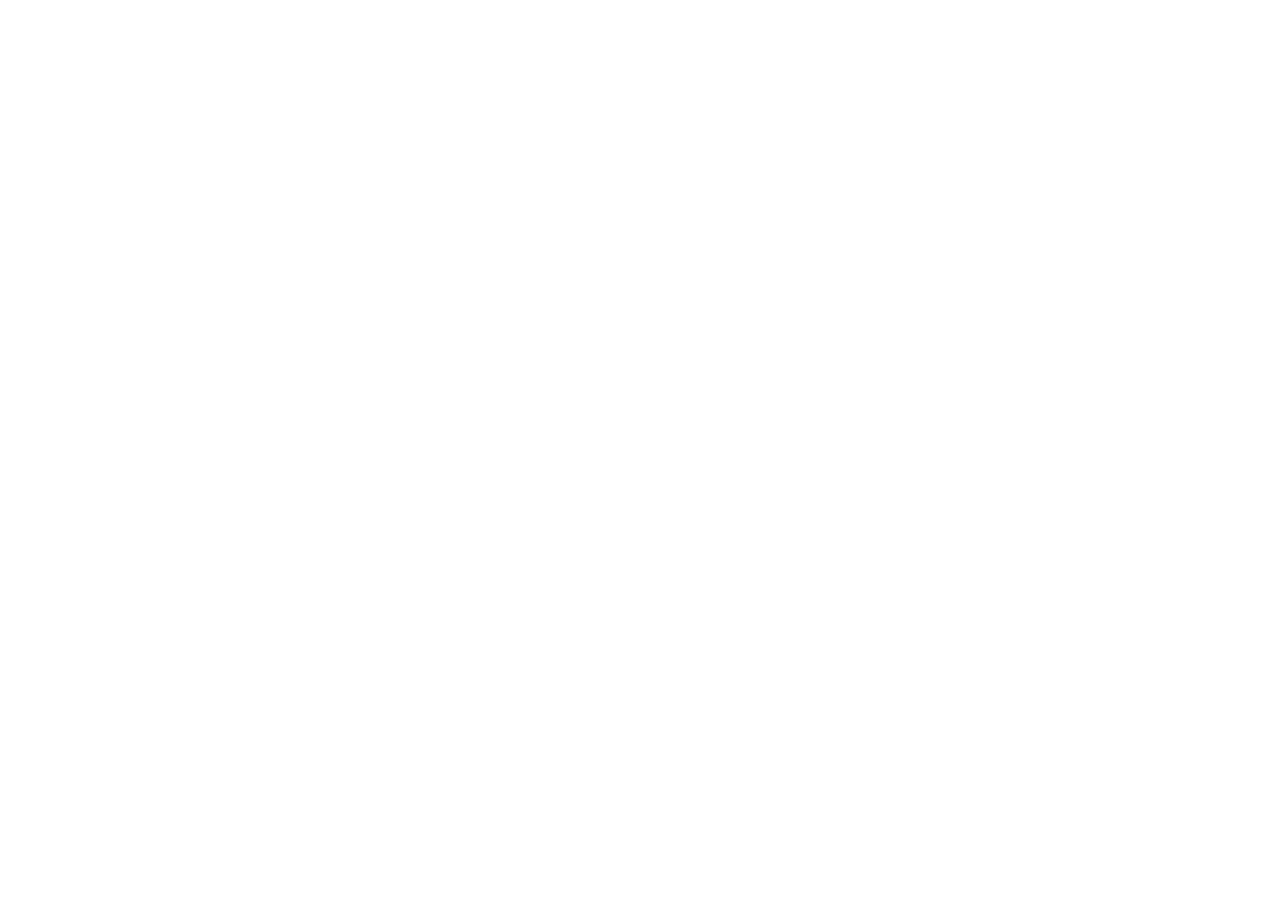
==== index.html @ dd768caa "add base file structure" ====
<!DOCTYPE html>
<html>
<head>
  <meta charset="utf-8">
  <title></title>
  <meta name="viewport" content="width=device-width, initial-scale=1">
  <link href="main.css" type="text/css" rel="stylesheet">
</head>
<body>

</body>
</html>
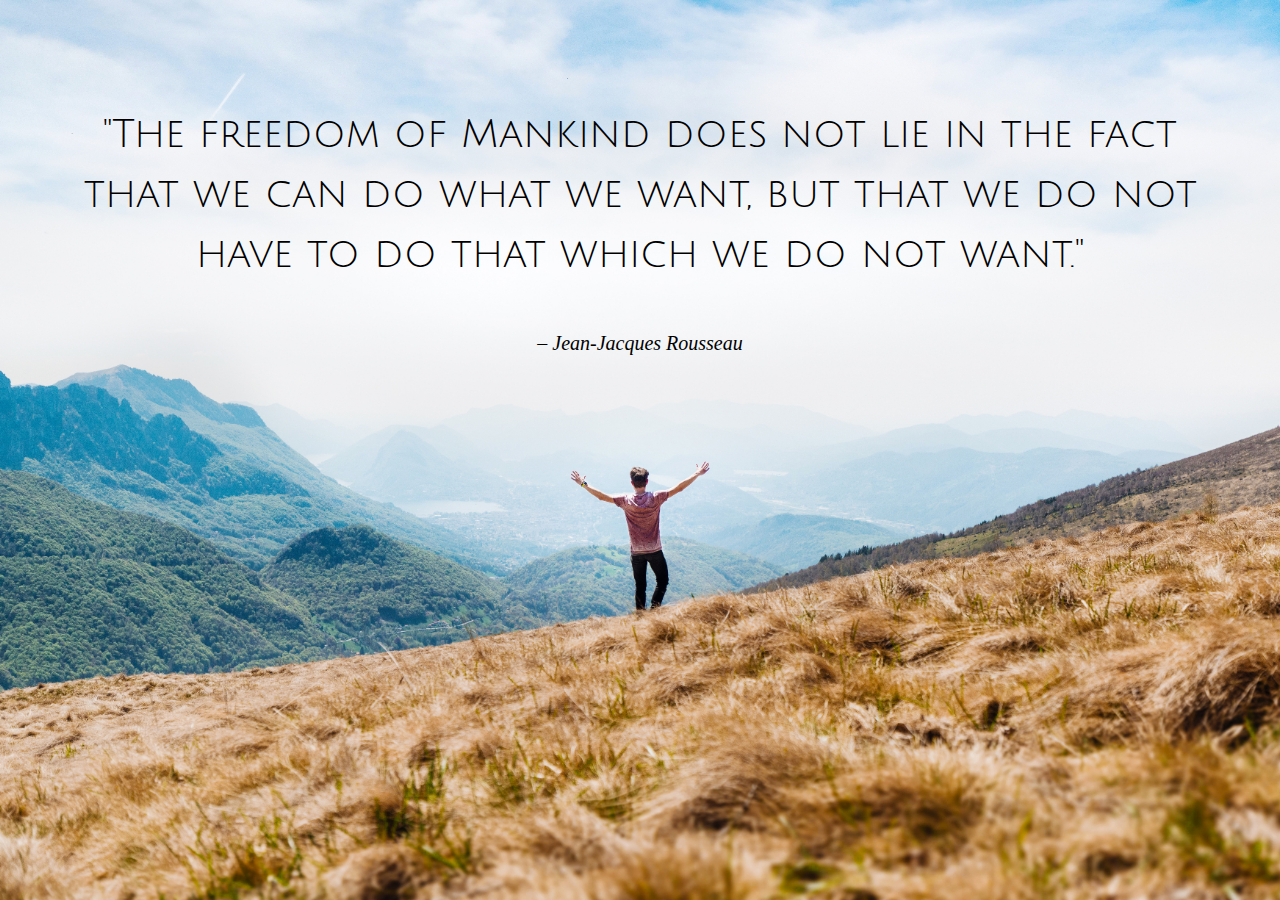
==== commit 846082fd: "final draft" ====
--- a/index.html
+++ b/index.html
@@ -2,11 +2,17 @@
 <html>
 <head>
   <meta charset="utf-8">
-  <title></title>
+  <title>Freedom</title>
   <meta name="viewport" content="width=device-width, initial-scale=1">
   <link href="main.css" type="text/css" rel="stylesheet">
+  <link rel="preconnect" href="https://fonts.googleapis.com">
+<link rel="preconnect" href="https://fonts.gstatic.com" crossorigin>
+<link href="https://fonts.googleapis.com/css2?family=Julius+Sans+One&family=Roboto:wght@300;700&display=swap" rel="stylesheet">
 </head>
 <body>
-
+  <div class="wrapper">
+    <p class="quote">"The freedom of Mankind does not lie in the fact that we can do what we want, but that we do not have to do that which we do not want."</p>
+    <p class="author"><small>– Jean-Jacques Rousseau</small></p>
+  </div>
 </body>
 </html>--- a/main.css
+++ b/main.css
@@ -0,0 +1,33 @@
+html, 
+body {
+  margin: 0;
+  padding: 0;
+  font-size: 100%;
+  line-height: 1.5;
+}
+
+body {
+  width: 100%;
+  height: 100vh;
+  background: url('assets/freedom.jpg') no-repeat center;
+  background-size: cover;
+}
+
+.wrapper {
+  width: 90%;
+  text-align: center;
+  margin: 0 auto;
+  padding-top: 4rem; 
+}
+
+.quote {
+  font-family: 'Julius Sans One', sans-serif;
+  font-size: 2.5rem;
+}
+
+.author {
+  font-family: 'Crimson Text', serif;
+  font-size: 1.5rem;
+  font-style: italic;
+}
+
